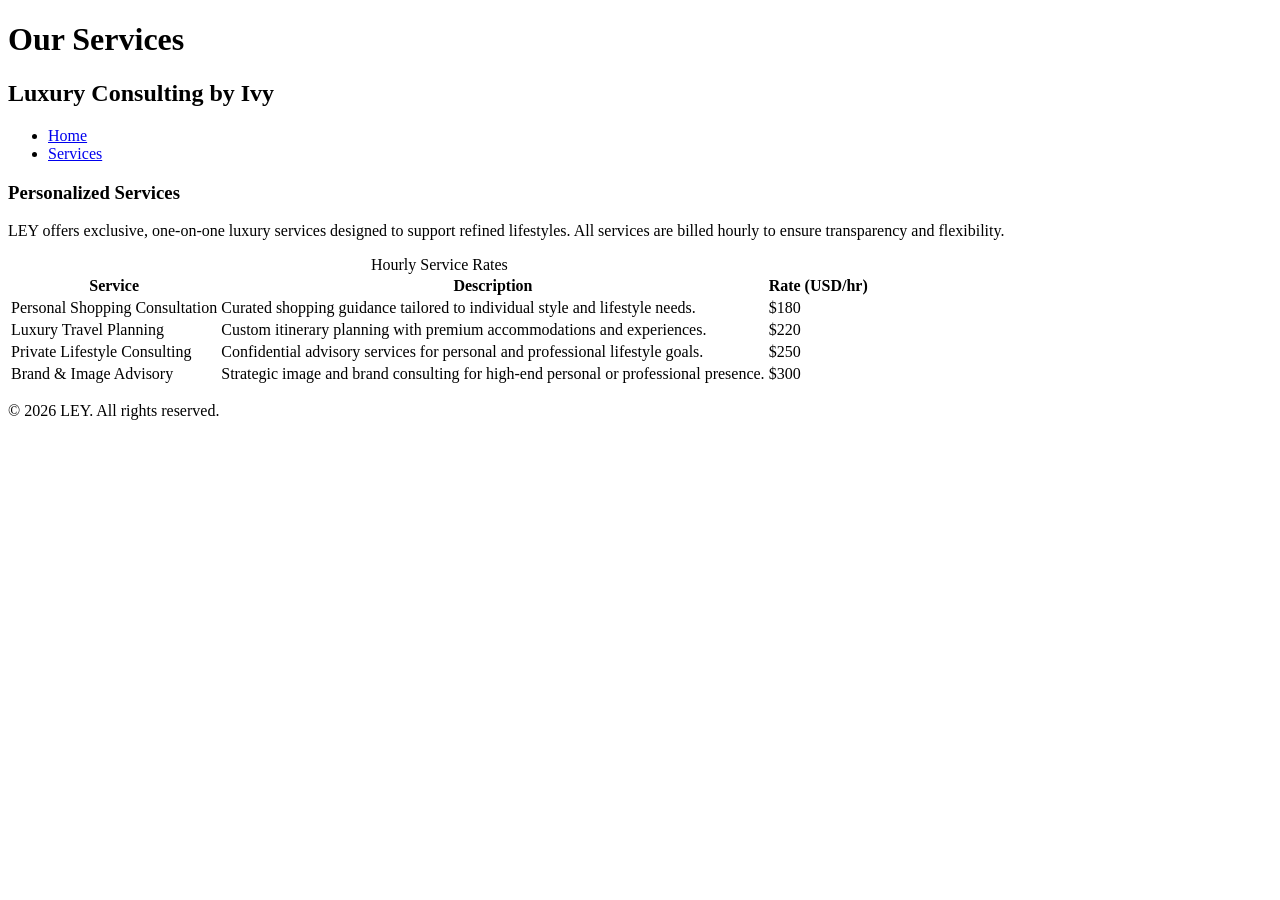
==== services.html @ 829daad3 "Add files via upload Initial site upload" ====
<!DOCTYPE html>
<html lang="en">

<head>
    <meta charset="UTF-8">
    <title>LEY | Services & Pricing</title>
    <meta name="viewport" content="width=device-width, initial-scale=1.0">

    <!-- External CSS -->
    <link rel="stylesheet" href="css/style.css">
</head>

<body>

    <header class="banner services-banner">
        <div class="banner-text">
            <h1>Our Services</h1>
            <h2>Luxury Consulting by Ivy</h2>
        </div>
    </header>

    <nav>
        <ul class="nav-list">
            <li><a href="index.html">Home</a></li>
            <li><a href="services.html">Services</a></li>
        </ul>
    </nav>

    <main>
        <section class="services-intro">
            <h3>Personalized Services</h3>
            <p>
                LEY offers exclusive, one-on-one luxury services designed to support
                refined lifestyles. All services are billed hourly to ensure
                transparency and flexibility.
            </p>
        </section>

        <section class="pricing-section">
            <table class="pricing-table">
                <caption>Hourly Service Rates</caption>

                <thead>
                    <tr>
                        <th scope="col">Service</th>
                        <th scope="col">Description</th>
                        <th scope="col">Rate (USD/hr)</th>
                    </tr>
                </thead>

                <tbody>
                    <tr>
                        <td>Personal Shopping Consultation</td>
                        <td>Curated shopping guidance tailored to individual style and lifestyle needs.</td>
                        <td>$180</td>
                    </tr>
                    <tr>
                        <td>Luxury Travel Planning</td>
                        <td>Custom itinerary planning with premium accommodations and experiences.</td>
                        <td>$220</td>
                    </tr>
                    <tr>
                        <td>Private Lifestyle Consulting</td>
                        <td>Confidential advisory services for personal and professional lifestyle goals.</td>
                        <td>$250</td>
                    </tr>
                    <tr>
                        <td>Brand & Image Advisory</td>
                        <td>Strategic image and brand consulting for high-end personal or professional presence.</td>
                        <td>$300</td>
                    </tr>
                </tbody>
            </table>
        </section>
    </main>

    <footer>
        <p>&copy; 2026 LEY. All rights reserved.</p>
    </footer>

</body>

</html>
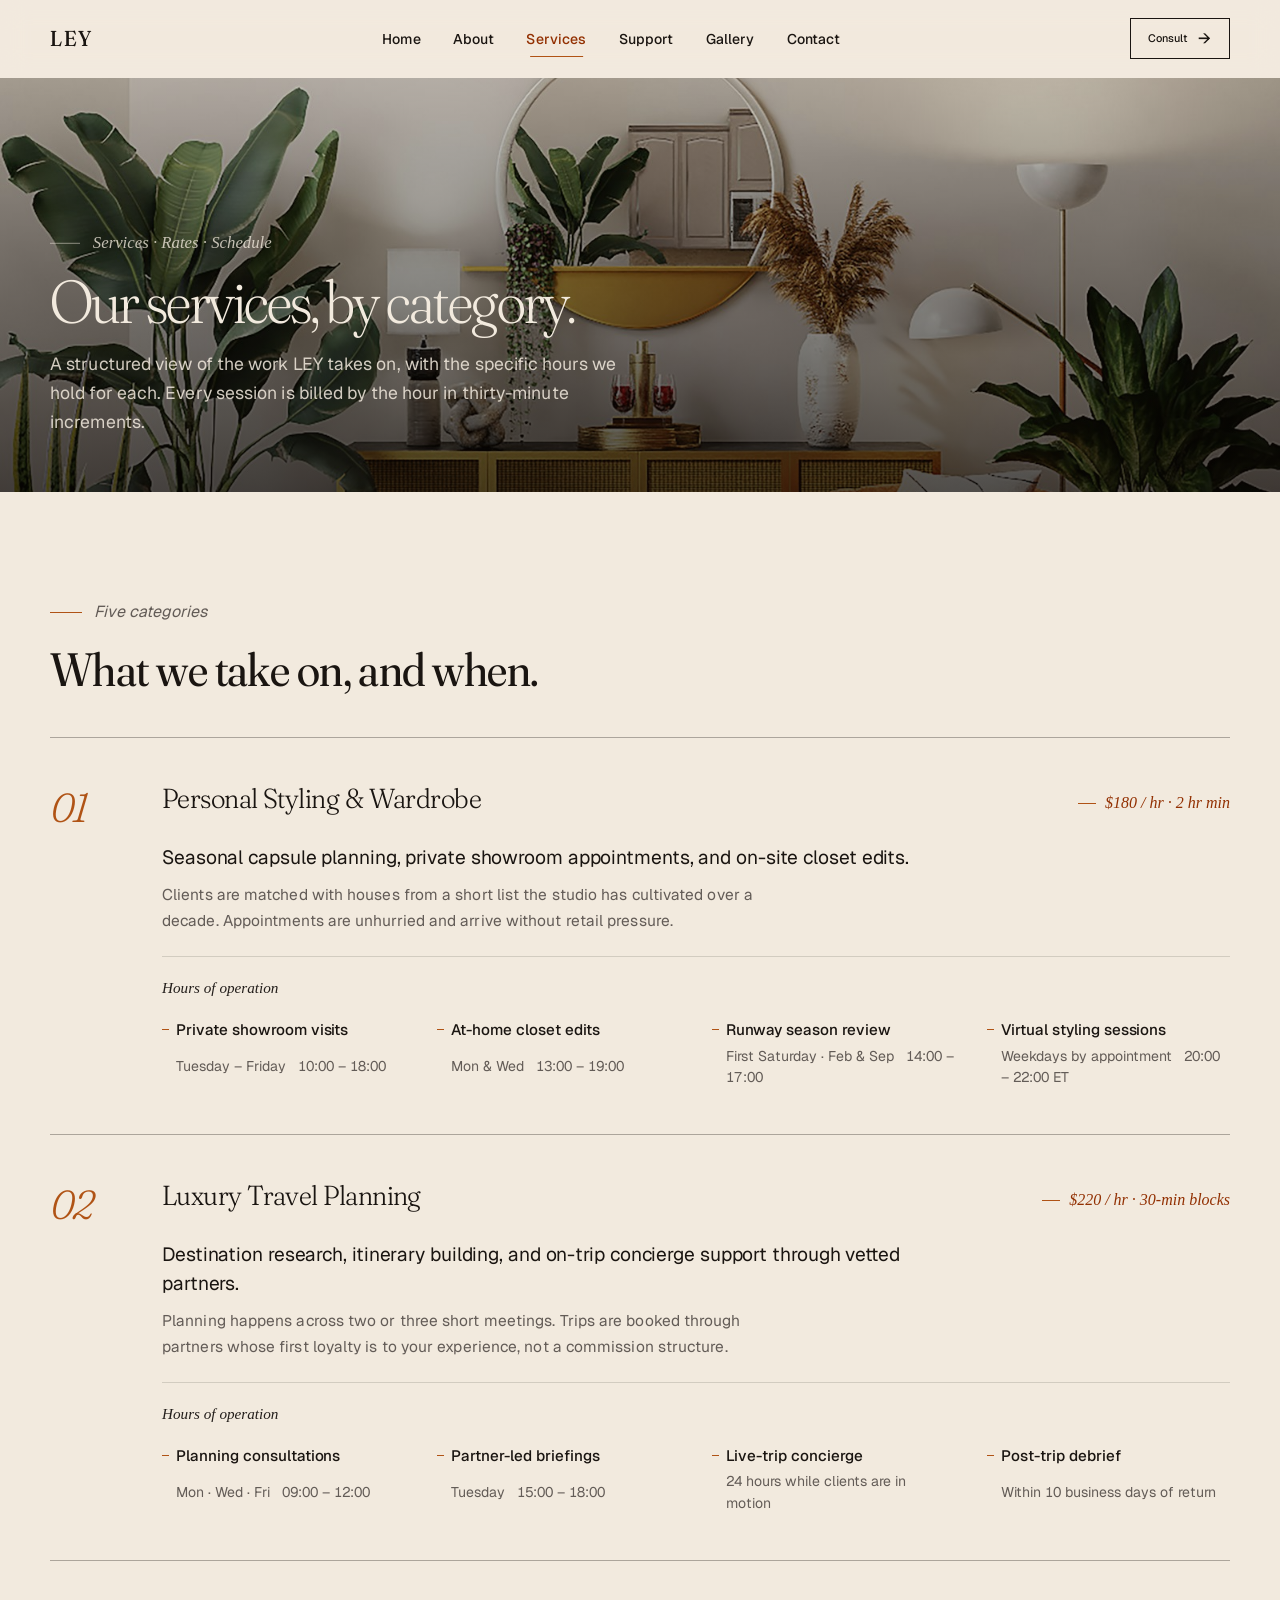
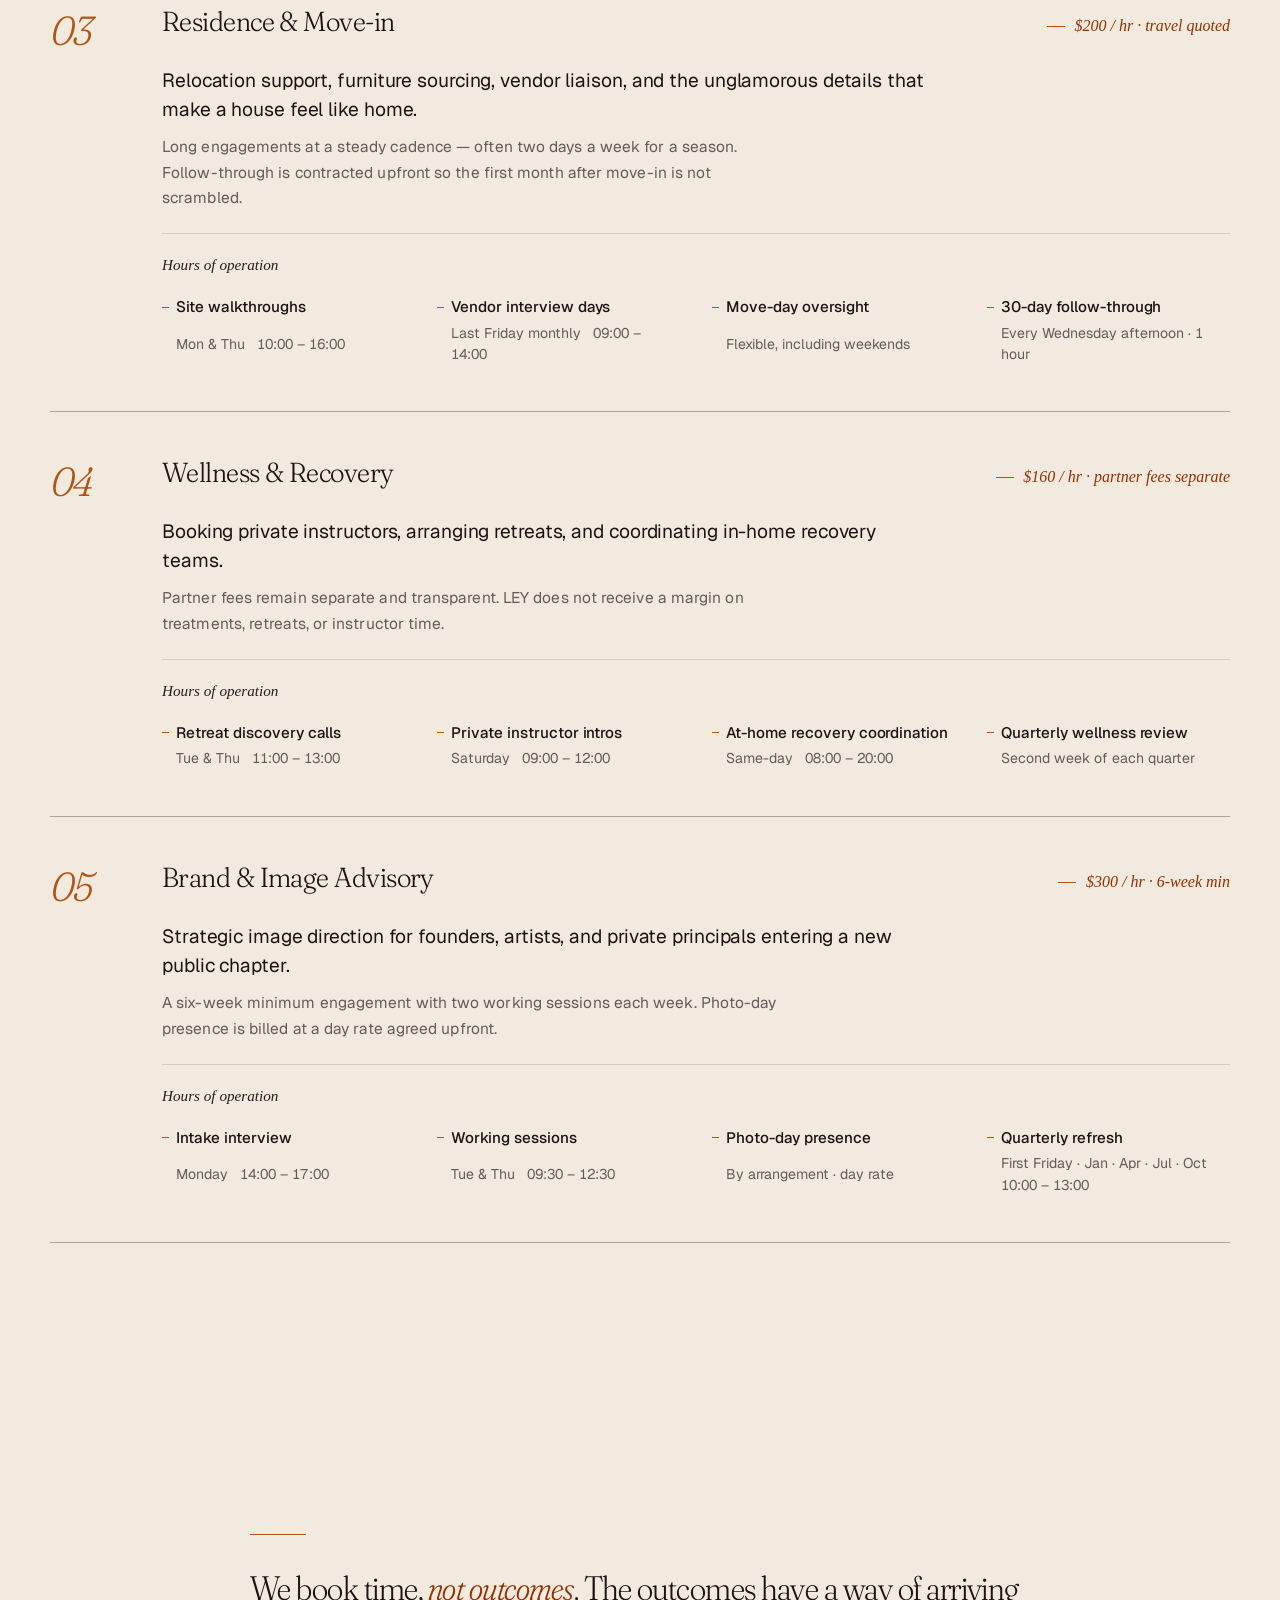
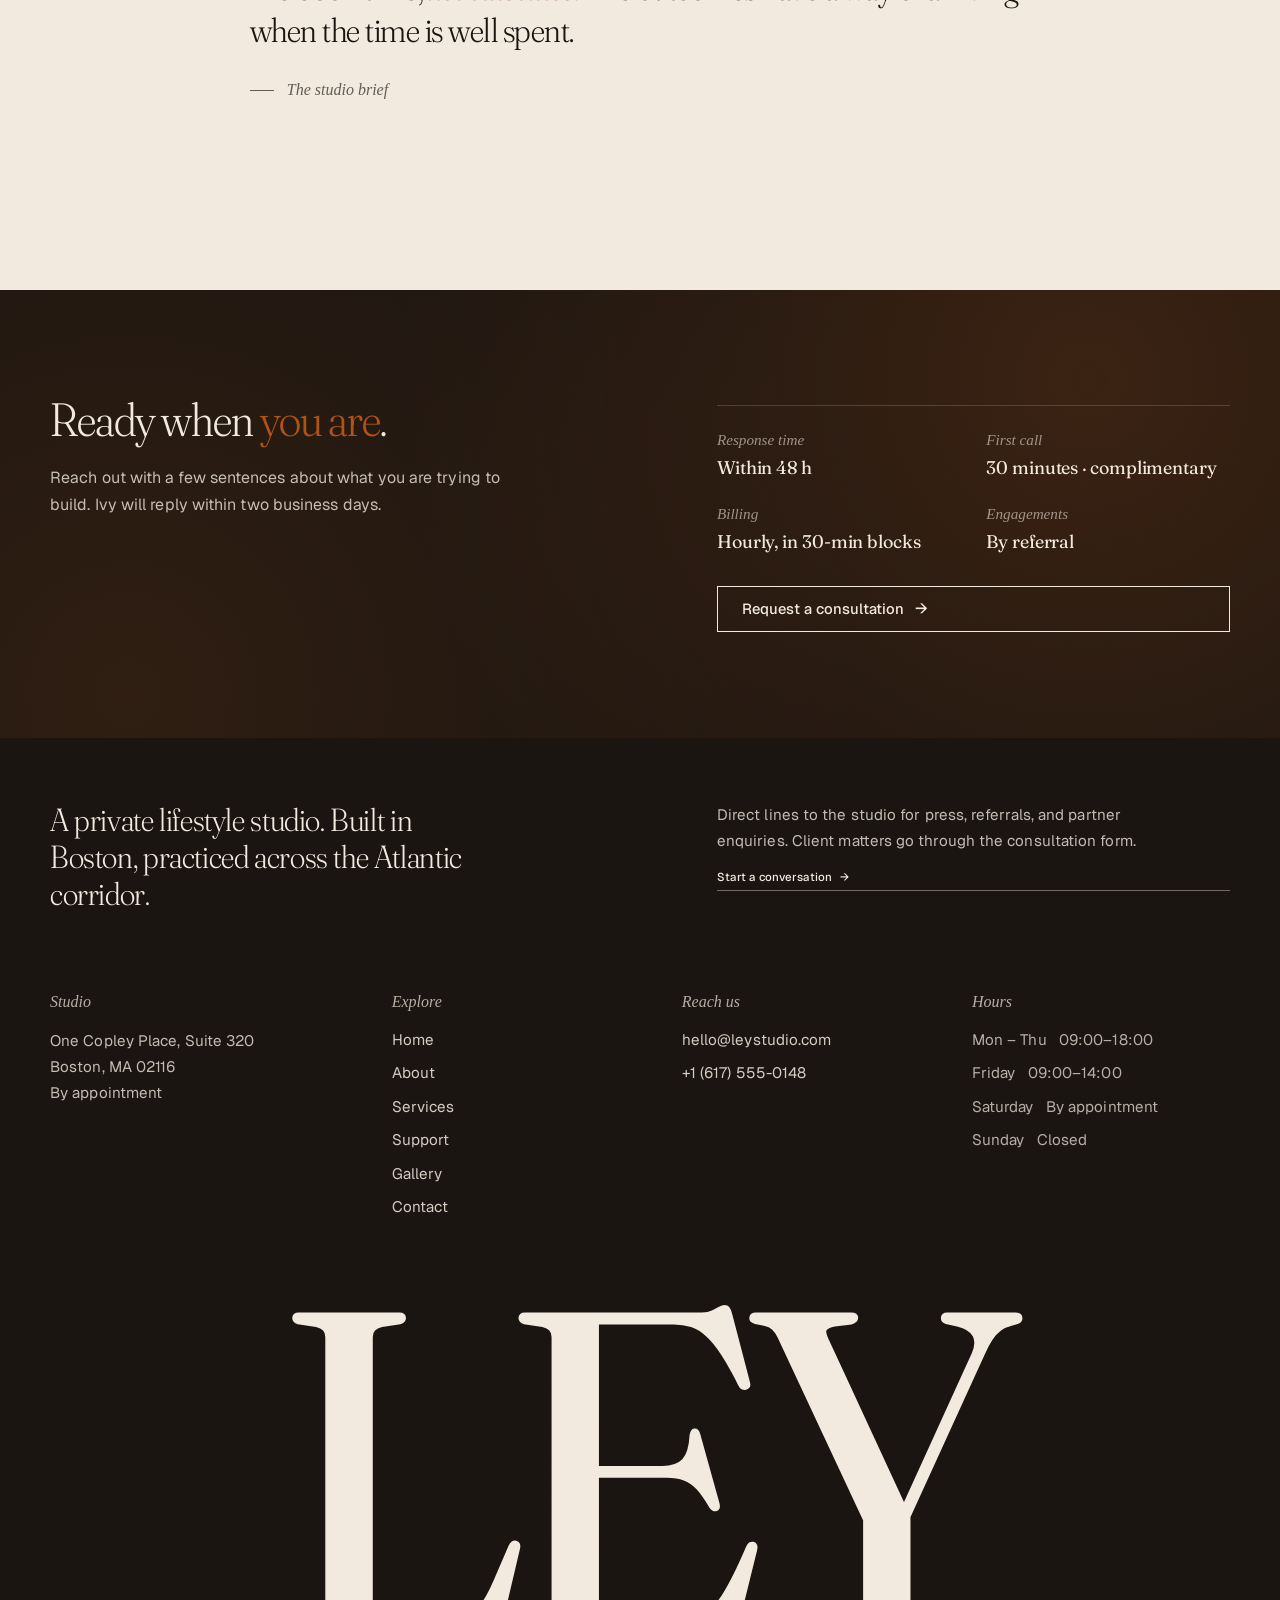
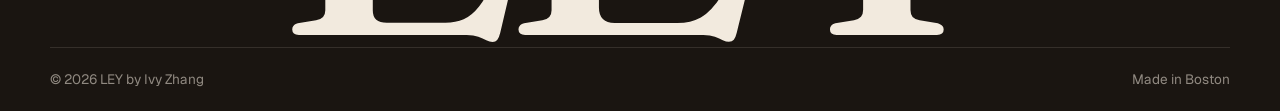
==== commit c8d2ec4d: "Publish LEY Signature Assignment site - 6 HTML5 pages (index, about, services, support, gallery, con" ====
--- a/services.html
+++ b/services.html
@@ -1,83 +1,432 @@
-<!DOCTYPE html>
+<!doctype html>
 <html lang="en">
-
-<head>
-    <meta charset="UTF-8">
-    <title>LEY | Services & Pricing</title>
-    <meta name="viewport" content="width=device-width, initial-scale=1.0">
-
-    <!-- External CSS -->
-    <link rel="stylesheet" href="css/style.css">
-</head>
-
-<body>
-
-    <header class="banner services-banner">
-        <div class="banner-text">
-            <h1>Our Services</h1>
-            <h2>Luxury Consulting by Ivy</h2>
-        </div>
+  <head>
+    <meta charset="UTF-8" />
+    <meta name="viewport" content="width=device-width, initial-scale=1.0" />
+    <meta
+      name="description"
+      content="LEY's services by category with transparent hourly rates and exact scheduling windows for private styling, travel, residence, wellness, and brand advisory."
+    />
+    <meta name="theme-color" content="#1c1b1b" />
+    <title>Services &amp; Rates — LEY</title>
+    <link rel="icon" type="image/svg+xml" href="images/favicon.svg" />
+    <link rel="preconnect" href="https://fonts.googleapis.com" />
+    <link rel="preconnect" href="https://fonts.gstatic.com" crossorigin />
+    <link
+      href="https://fonts.googleapis.com/css2?family=Fraunces:ital,opsz,wght,SOFT@0,9..144,300..600,30..100;1,9..144,300..600,30..100&family=Geist:wght@300;400;500;600&family=Geist+Mono:wght@400;500&display=swap"
+      rel="stylesheet"
+    />
+    <link rel="stylesheet" href="css/style.css" />
+    <link rel="stylesheet" href="css/responsive.css" />
+  </head>
+  <body>
+    <a class="skip-link" href="#main">Skip to content</a>
+
+    <header class="site-header" role="banner">
+      <div class="container site-header__inner">
+        <a class="brand" href="index.html" aria-label="LEY — home">LEY</a>
+        <nav class="site-nav" id="siteNav" aria-label="Primary">
+          <ul>
+            <li><a href="index.html">Home</a></li>
+            <li><a href="about.html">About</a></li>
+            <li><a href="services.html">Services</a></li>
+            <li><a href="support.html">Support</a></li>
+            <li><a href="gallery.html">Gallery</a></li>
+            <li><a href="contact.html">Contact</a></li>
+          </ul>
+        </nav>
+        <div class="site-header__cta">
+          <a class="btn btn--ghost btn--sm" href="contact.html" data-magnetic
+            >Consult</a
+          >
+          <button
+            class="nav-toggle"
+            type="button"
+            aria-expanded="false"
+            aria-controls="siteNav"
+            aria-label="Toggle navigation"
+          >
+            <span class="nav-toggle__bars"></span>
+          </button>
+        </div>
+      </div>
     </header>
 
-    <nav>
-        <ul class="nav-list">
-            <li><a href="index.html">Home</a></li>
-            <li><a href="services.html">Services</a></li>
-        </ul>
-    </nav>
-
-    <main>
-        <section class="services-intro">
-            <h3>Personalized Services</h3>
+    <section class="page-header" aria-labelledby="page-title">
+      <div class="page-header__media">
+        <img
+          src="images/photo/services-marble.jpg"
+          alt="A warm-lit study of marble, a surface we return to in client spaces."
+        />
+      </div>
+      <div class="page-header__inner">
+        <p class="page-header__eyebrow">Services · Rates · Schedule</p>
+        <h1 id="page-title" class="page-header__title">
+          Our services, by category.
+        </h1>
+        <p class="page-header__lede">
+          A structured view of the work LEY takes on, with the specific hours we
+          hold for each. Every session is billed by the hour in thirty-minute
+          increments.
+        </p>
+      </div>
+    </section>
+
+    <main id="main">
+      <section class="section">
+        <div class="container">
+          <div class="section-head section-head--tight" data-reveal>
+            <p class="eyebrow section-head__eyebrow">Five categories</p>
+            <h2>What we take on, and when.</h2>
+          </div>
+
+          <ol class="service-list">
+            <li data-reveal>
+              <span class="service-list__number" aria-hidden="true"></span>
+              <div class="service-list__head">
+                <h3>Personal Styling &amp; Wardrobe</h3>
+                <span class="service-list__rate">$180 / hr · 2 hr min</span>
+              </div>
+              <div class="service-list__body">
+                <p class="service-list__tagline">
+                  Seasonal capsule planning, private showroom appointments, and
+                  on-site closet edits.
+                </p>
+                <p class="service-list__description">
+                  Clients are matched with houses from a short list the studio
+                  has cultivated over a decade. Appointments are unhurried and
+                  arrive without retail pressure.
+                </p>
+              </div>
+              <ul
+                class="service-list__hours"
+                aria-label="Hours of operation for Personal Styling"
+              >
+                <li class="service-list__hours-label" aria-hidden="true">
+                  Hours of operation
+                </li>
+                <li>
+                  <strong>Private showroom visits</strong
+                  ><time datetime="2026-W17"
+                    >Tuesday – Friday &nbsp; 10:00 – 18:00</time
+                  >
+                </li>
+                <li>
+                  <strong>At-home closet edits</strong
+                  ><time>Mon &amp; Wed &nbsp; 13:00 – 19:00</time>
+                </li>
+                <li>
+                  <strong>Runway season review</strong
+                  ><time
+                    >First Saturday · Feb &amp; Sep &nbsp; 14:00 – 17:00</time
+                  >
+                </li>
+                <li>
+                  <strong>Virtual styling sessions</strong
+                  ><time>Weekdays by appointment &nbsp; 20:00 – 22:00 ET</time>
+                </li>
+              </ul>
+            </li>
+
+            <li data-reveal>
+              <span class="service-list__number" aria-hidden="true"></span>
+              <div class="service-list__head">
+                <h3>Luxury Travel Planning</h3>
+                <span class="service-list__rate"
+                  >$220 / hr · 30-min blocks</span
+                >
+              </div>
+              <div class="service-list__body">
+                <p class="service-list__tagline">
+                  Destination research, itinerary building, and on-trip
+                  concierge support through vetted partners.
+                </p>
+                <p class="service-list__description">
+                  Planning happens across two or three short meetings. Trips are
+                  booked through partners whose first loyalty is to your
+                  experience, not a commission structure.
+                </p>
+              </div>
+              <ul
+                class="service-list__hours"
+                aria-label="Hours of operation for Luxury Travel"
+              >
+                <li class="service-list__hours-label" aria-hidden="true">
+                  Hours of operation
+                </li>
+                <li>
+                  <strong>Planning consultations</strong
+                  ><time>Mon · Wed · Fri &nbsp; 09:00 – 12:00</time>
+                </li>
+                <li>
+                  <strong>Partner-led briefings</strong
+                  ><time>Tuesday &nbsp; 15:00 – 18:00</time>
+                </li>
+                <li>
+                  <strong>Live-trip concierge</strong
+                  ><time>24 hours while clients are in motion</time>
+                </li>
+                <li>
+                  <strong>Post-trip debrief</strong
+                  ><time>Within 10 business days of return</time>
+                </li>
+              </ul>
+            </li>
+
+            <li data-reveal>
+              <span class="service-list__number" aria-hidden="true"></span>
+              <div class="service-list__head">
+                <h3>Residence &amp; Move-in</h3>
+                <span class="service-list__rate"
+                  >$200 / hr · travel quoted</span
+                >
+              </div>
+              <div class="service-list__body">
+                <p class="service-list__tagline">
+                  Relocation support, furniture sourcing, vendor liaison, and
+                  the unglamorous details that make a house feel like home.
+                </p>
+                <p class="service-list__description">
+                  Long engagements at a steady cadence — often two days a week
+                  for a season. Follow-through is contracted upfront so the
+                  first month after move-in is not scrambled.
+                </p>
+              </div>
+              <ul
+                class="service-list__hours"
+                aria-label="Hours of operation for Residence and Move-in"
+              >
+                <li class="service-list__hours-label" aria-hidden="true">
+                  Hours of operation
+                </li>
+                <li>
+                  <strong>Site walkthroughs</strong
+                  ><time>Mon &amp; Thu &nbsp; 10:00 – 16:00</time>
+                </li>
+                <li>
+                  <strong>Vendor interview days</strong
+                  ><time>Last Friday monthly &nbsp; 09:00 – 14:00</time>
+                </li>
+                <li>
+                  <strong>Move-day oversight</strong
+                  ><time>Flexible, including weekends</time>
+                </li>
+                <li>
+                  <strong>30-day follow-through</strong
+                  ><time>Every Wednesday afternoon · 1 hour</time>
+                </li>
+              </ul>
+            </li>
+
+            <li data-reveal>
+              <span class="service-list__number" aria-hidden="true"></span>
+              <div class="service-list__head">
+                <h3>Wellness &amp; Recovery</h3>
+                <span class="service-list__rate"
+                  >$160 / hr · partner fees separate</span
+                >
+              </div>
+              <div class="service-list__body">
+                <p class="service-list__tagline">
+                  Booking private instructors, arranging retreats, and
+                  coordinating in-home recovery teams.
+                </p>
+                <p class="service-list__description">
+                  Partner fees remain separate and transparent. LEY does not
+                  receive a margin on treatments, retreats, or instructor time.
+                </p>
+              </div>
+              <ul
+                class="service-list__hours"
+                aria-label="Hours of operation for Wellness"
+              >
+                <li class="service-list__hours-label" aria-hidden="true">
+                  Hours of operation
+                </li>
+                <li>
+                  <strong>Retreat discovery calls</strong
+                  ><time>Tue &amp; Thu &nbsp; 11:00 – 13:00</time>
+                </li>
+                <li>
+                  <strong>Private instructor intros</strong
+                  ><time>Saturday &nbsp; 09:00 – 12:00</time>
+                </li>
+                <li>
+                  <strong>At-home recovery coordination</strong
+                  ><time>Same-day &nbsp; 08:00 – 20:00</time>
+                </li>
+                <li>
+                  <strong>Quarterly wellness review</strong
+                  ><time>Second week of each quarter</time>
+                </li>
+              </ul>
+            </li>
+
+            <li data-reveal>
+              <span class="service-list__number" aria-hidden="true"></span>
+              <div class="service-list__head">
+                <h3>Brand &amp; Image Advisory</h3>
+                <span class="service-list__rate">$300 / hr · 6-week min</span>
+              </div>
+              <div class="service-list__body">
+                <p class="service-list__tagline">
+                  Strategic image direction for founders, artists, and private
+                  principals entering a new public chapter.
+                </p>
+                <p class="service-list__description">
+                  A six-week minimum engagement with two working sessions each
+                  week. Photo-day presence is billed at a day rate agreed
+                  upfront.
+                </p>
+              </div>
+              <ul
+                class="service-list__hours"
+                aria-label="Hours of operation for Brand and Image"
+              >
+                <li class="service-list__hours-label" aria-hidden="true">
+                  Hours of operation
+                </li>
+                <li>
+                  <strong>Intake interview</strong
+                  ><time>Monday &nbsp; 14:00 – 17:00</time>
+                </li>
+                <li>
+                  <strong>Working sessions</strong
+                  ><time>Tue &amp; Thu &nbsp; 09:30 – 12:30</time>
+                </li>
+                <li>
+                  <strong>Photo-day presence</strong
+                  ><time>By arrangement · day rate</time>
+                </li>
+                <li>
+                  <strong>Quarterly refresh</strong
+                  ><time
+                    >First Friday · Jan · Apr · Jul · Oct &nbsp; 10:00 –
+                    13:00</time
+                  >
+                </li>
+              </ul>
+            </li>
+          </ol>
+        </div>
+      </section>
+
+      <section class="section">
+        <div class="container-narrow">
+          <div class="pullquote" data-reveal>
+            <blockquote>
+              We book time, <em>not outcomes</em>. The outcomes have a way of
+              arriving when the time is well spent.
+            </blockquote>
+            <cite>The studio brief</cite>
+          </div>
+        </div>
+      </section>
+
+      <section class="cta-band">
+        <div class="container cta-band__inner" data-reveal>
+          <div>
+            <h2 class="cta-band__title">Ready when <em>you are</em>.</h2>
+            <p class="cta-band__lede">
+              Reach out with a few sentences about what you are trying to build.
+              Ivy will reply within two business days.
+            </p>
+          </div>
+          <div class="cta-band__right">
+            <dl class="cta-band__facts">
+              <div>
+                <dt>Response time</dt>
+                <dd>Within 48 h</dd>
+              </div>
+              <div>
+                <dt>First call</dt>
+                <dd>30 minutes · complimentary</dd>
+              </div>
+              <div>
+                <dt>Billing</dt>
+                <dd>Hourly, in 30-min blocks</dd>
+              </div>
+              <div>
+                <dt>Engagements</dt>
+                <dd>By referral</dd>
+              </div>
+            </dl>
+            <a
+              class="btn btn--on-dark cta-band__cta"
+              href="contact.html"
+              data-magnetic
+              >Request a consultation</a
+            >
+          </div>
+        </div>
+      </section>
+    </main>
+
+    <footer class="site-footer" role="contentinfo">
+      <div class="container">
+        <div class="site-footer__top">
+          <p class="site-footer__lede">
+            A private lifestyle studio. Built in Boston, practiced across the
+            Atlantic corridor.
+          </p>
+          <div class="site-footer__hello">
             <p>
-                LEY offers exclusive, one-on-one luxury services designed to support
-                refined lifestyles. All services are billed hourly to ensure
-                transparency and flexibility.
+              Direct lines to the studio for press, referrals, and partner
+              enquiries. Client matters go through the consultation form.
             </p>
-        </section>
-
-        <section class="pricing-section">
-            <table class="pricing-table">
-                <caption>Hourly Service Rates</caption>
-
-                <thead>
-                    <tr>
-                        <th scope="col">Service</th>
-                        <th scope="col">Description</th>
-                        <th scope="col">Rate (USD/hr)</th>
-                    </tr>
-                </thead>
-
-                <tbody>
-                    <tr>
-                        <td>Personal Shopping Consultation</td>
-                        <td>Curated shopping guidance tailored to individual style and lifestyle needs.</td>
-                        <td>$180</td>
-                    </tr>
-                    <tr>
-                        <td>Luxury Travel Planning</td>
-                        <td>Custom itinerary planning with premium accommodations and experiences.</td>
-                        <td>$220</td>
-                    </tr>
-                    <tr>
-                        <td>Private Lifestyle Consulting</td>
-                        <td>Confidential advisory services for personal and professional lifestyle goals.</td>
-                        <td>$250</td>
-                    </tr>
-                    <tr>
-                        <td>Brand & Image Advisory</td>
-                        <td>Strategic image and brand consulting for high-end personal or professional presence.</td>
-                        <td>$300</td>
-                    </tr>
-                </tbody>
-            </table>
-        </section>
-    </main>
-
-    <footer>
-        <p>&copy; 2026 LEY. All rights reserved.</p>
+            <a class="link-arrow" href="contact.html">Start a conversation</a>
+          </div>
+        </div>
+        <div class="site-footer__grid">
+          <div class="site-footer__about">
+            <h4>Studio</h4>
+            <address>
+              One Copley Place, Suite 320<br />Boston, MA 02116<br />By
+              appointment
+            </address>
+          </div>
+          <div>
+            <h4>Explore</h4>
+            <ul>
+              <li><a href="index.html">Home</a></li>
+              <li><a href="about.html">About</a></li>
+              <li><a href="services.html">Services</a></li>
+              <li><a href="support.html">Support</a></li>
+              <li><a href="gallery.html">Gallery</a></li>
+              <li><a href="contact.html">Contact</a></li>
+            </ul>
+          </div>
+          <div>
+            <h4>Reach us</h4>
+            <ul>
+              <li>
+                <a href="mailto:hello@leystudio.com">hello@leystudio.com</a>
+              </li>
+              <li><a href="tel:+16175550148">+1 (617) 555-0148</a></li>
+            </ul>
+          </div>
+          <div>
+            <h4>Hours</h4>
+            <ul>
+              <li>Mon – Thu &nbsp; 09:00–18:00</li>
+              <li>Friday &nbsp; 09:00–14:00</li>
+              <li>Saturday &nbsp; By appointment</li>
+              <li>Sunday &nbsp; Closed</li>
+            </ul>
+          </div>
+        </div>
+      </div>
+      <div class="site-footer__wordmark" aria-hidden="true">
+        <span>LEY</span>
+      </div>
+      <div class="container">
+        <div class="site-footer__bottom">
+          <span>&copy; <span id="footerYear">2026</span> LEY by Ivy Zhang</span>
+          <span>Made in Boston</span>
+        </div>
+      </div>
     </footer>
 
-</body>
-
-</html>+    <script src="js/nav.js"></script>
+  </body>
+</html>
--- a/css/style.css
+++ b/css/style.css
@@ -0,0 +1,2044 @@
+/* =====================================================================
+   LEY | Luxury Services by Ivy
+   Core stylesheet. Responsive overrides live in css/responsive.css.
+   ---------------------------------------------------------------------
+   Design direction: quiet editorial luxury. References: Aman, Aesop,
+   The Row, The Hoxton, Le Labo. Warm ivory paper, espresso ink, a
+   single sienna accent, refined serif/sans pairing.
+
+   Type stack:
+     Display   Fraunces (var opsz + SOFT axes)
+     Body      Geist (Vercel, OFL)
+     Label     Geist Mono (eyebrows, tabular numerals)
+     Italic    Instrument Serif (quotes, captions)
+
+   Token system uses OKLCH for perceptual uniformity.
+   ===================================================================== */
+
+/* ---------------------------------------------------------------------
+   1. Tokens
+   --------------------------------------------------------------------- */
+:root {
+  /* palette */
+  --ink: oklch(20% 0.012 60);
+  --ink-soft: oklch(28% 0.012 60);
+  --text: oklch(24% 0.01 60);
+  --text-muted: oklch(48% 0.012 60);
+  --paper: oklch(94% 0.018 80);
+  --cream: oklch(89% 0.028 80);
+  --marble: oklch(87% 0.012 70);
+  --line: oklch(20% 0.012 60 / 0.14);
+  --line-strong: oklch(20% 0.012 60 / 0.32);
+  --accent: oklch(55% 0.14 48);
+  --accent-deep: oklch(45% 0.14 40);
+  --accent-soft: oklch(55% 0.14 48 / 0.14);
+  --success: oklch(50% 0.11 155);
+  --danger: oklch(54% 0.2 28);
+
+  /* type */
+  --f-display: "Fraunces", "Times New Roman", serif;
+  --f-body:
+    "Geist", "Inter", -apple-system, BlinkMacSystemFont, Arial, sans-serif;
+  --f-mono: "Geist Mono", "SF Mono", ui-monospace, Menlo, monospace;
+  /* Label text (eyebrows, nav, buttons, h4). Same stack as body, but used
+     with additional letter-spacing and medium weight for editorial labels.
+     This keeps the site from over-relying on mono. */
+  --f-label:
+    "Geist", "Inter", -apple-system, BlinkMacSystemFont, Arial, sans-serif;
+  --f-italic: "Instrument Serif", "Cormorant Garamond", Georgia, serif;
+
+  --fs-display: clamp(3rem, 4.4vw + 1.2rem, 6.4rem);
+  --fs-h1: clamp(2.25rem, 2.2vw + 1rem, 3.6rem);
+  --fs-h2: clamp(1.65rem, 1.3vw + 1rem, 2.5rem);
+  --fs-h3: clamp(1.2rem, 0.5vw + 1rem, 1.4rem);
+  --fs-body: 1.0625rem;
+  --fs-small: 0.9rem;
+  --fs-label: 0.72rem;
+
+  --lh-display: 0.98;
+  --lh-heading: 1.12;
+  --lh-body: 1.62;
+
+  /* space */
+  --space-1: 0.5rem;
+  --space-2: 1rem;
+  --space-3: 1.75rem;
+  --space-4: 2.75rem;
+  --space-5: clamp(3.5rem, 5vw + 1rem, 6rem);
+  --space-6: clamp(5rem, 7vw + 1rem, 9rem);
+
+  /* rhythm */
+  --container: min(1180px, calc(100% - 3rem));
+  --container-narrow: min(780px, calc(100% - 3rem));
+  --container-wide: min(1380px, calc(100% - 3rem));
+
+  /* motion */
+  --ease-soft: cubic-bezier(0.2, 0.7, 0.2, 1);
+  --ease-out-quint: cubic-bezier(0.22, 1, 0.36, 1);
+  --ease-out-expo: cubic-bezier(0.19, 1, 0.22, 1);
+
+  --dur-fast: 160ms;
+  --dur-base: 280ms;
+  --dur-slow: 640ms;
+}
+
+/* ---------------------------------------------------------------------
+   2. Reset + base
+   --------------------------------------------------------------------- */
+*,
+*::before,
+*::after {
+  box-sizing: border-box;
+  margin: 0;
+  padding: 0;
+}
+
+html {
+  font-size: 16px;
+  scroll-behavior: smooth;
+  -webkit-text-size-adjust: 100%;
+  color-scheme: light;
+}
+
+body {
+  font-family: var(--f-body);
+  font-size: var(--fs-body);
+  line-height: var(--lh-body);
+  color: var(--text);
+  background-color: var(--paper);
+  font-feature-settings: "ss01", "cv11", "liga";
+  letter-spacing: 0.005em;
+  min-height: 100vh;
+  display: flex;
+  flex-direction: column;
+  -webkit-font-smoothing: antialiased;
+  text-rendering: optimizeLegibility;
+  overflow-x: hidden;
+}
+
+main {
+  flex: 1 0 auto;
+}
+
+h1,
+h2,
+h3,
+h4 {
+  font-family: var(--f-display);
+  font-weight: 400;
+  color: var(--ink);
+  line-height: var(--lh-heading);
+  letter-spacing: -0.012em;
+  text-wrap: balance;
+  font-variation-settings:
+    "opsz" 100,
+    "SOFT" 30;
+}
+
+h1 {
+  font-size: var(--fs-h1);
+  font-variation-settings:
+    "opsz" 144,
+    "SOFT" 50;
+}
+h2 {
+  font-size: var(--fs-h2);
+  font-variation-settings:
+    "opsz" 96,
+    "SOFT" 40;
+}
+h3 {
+  font-size: var(--fs-h3);
+  font-variation-settings:
+    "opsz" 24,
+    "SOFT" 20;
+}
+h4 {
+  font-size: 1.05rem;
+  font-variation-settings:
+    "opsz" 18,
+    "SOFT" 20;
+  letter-spacing: -0.006em;
+}
+
+p {
+  color: var(--text);
+  max-width: 62ch;
+}
+
+a {
+  color: var(--ink);
+  text-decoration: none;
+  transition: color var(--dur-fast) var(--ease-soft);
+}
+
+img,
+picture,
+svg,
+video {
+  display: block;
+  max-width: 100%;
+  height: auto;
+}
+
+button {
+  font: inherit;
+  cursor: pointer;
+  border: none;
+  background: transparent;
+  color: inherit;
+}
+
+::selection {
+  background-color: var(--ink);
+  color: var(--paper);
+}
+
+:focus-visible {
+  outline: 2px solid var(--accent);
+  outline-offset: 3px;
+}
+
+.skip-link {
+  position: absolute;
+  left: -9999px;
+  top: 0;
+  background: var(--ink);
+  color: var(--paper);
+  padding: 0.7rem 1.1rem;
+  z-index: 200;
+  font-family: var(--f-body);
+  font-size: 0.9rem;
+  letter-spacing: 0;
+}
+.skip-link:focus {
+  left: 1rem;
+  top: 1rem;
+}
+
+.sr-only {
+  position: absolute !important;
+  width: 1px;
+  height: 1px;
+  padding: 0;
+  margin: -1px;
+  overflow: hidden;
+  clip: rect(0, 0, 0, 0);
+  white-space: nowrap;
+  border: 0;
+}
+
+/* ---------------------------------------------------------------------
+   3. Layout helpers
+   --------------------------------------------------------------------- */
+.container {
+  width: var(--container);
+  margin-inline: auto;
+}
+.container-narrow {
+  width: var(--container-narrow);
+  margin-inline: auto;
+}
+.container-wide {
+  width: var(--container-wide);
+  margin-inline: auto;
+}
+
+.section {
+  padding-block: var(--space-6);
+}
+.section-sm {
+  padding-block: var(--space-5);
+}
+.section-edge {
+  padding-block: var(--space-4) var(--space-6);
+}
+
+/* ---------------------------------------------------------------------
+   4. Typography utilities
+   --------------------------------------------------------------------- */
+.eyebrow {
+  font-family: var(--f-italic);
+  font-style: italic;
+  font-size: 1.02rem;
+  font-weight: 400;
+  letter-spacing: 0;
+  color: var(--ink-soft);
+  display: inline-flex;
+  align-items: baseline;
+  gap: 0.75rem;
+  line-height: 1;
+}
+
+.eyebrow::before {
+  content: "";
+  width: 32px;
+  height: 1px;
+  background: var(--accent);
+  transform: translateY(-0.25em);
+}
+
+.eyebrow--plain::before {
+  display: none;
+}
+
+.hairline {
+  display: block;
+  width: 1px;
+  height: 44px;
+  background: var(--line-strong);
+  margin-block: var(--space-2);
+}
+
+.hairline-h {
+  display: block;
+  width: 56px;
+  height: 1px;
+  background: var(--accent);
+  margin-block: var(--space-2);
+}
+
+.display {
+  font-size: var(--fs-display);
+  font-family: var(--f-display);
+  font-variation-settings:
+    "opsz" 144,
+    "SOFT" 60;
+  line-height: var(--lh-display);
+  font-weight: 300;
+  letter-spacing: -0.025em;
+  text-wrap: balance;
+}
+
+.italic-serif {
+  font-family: var(--f-italic);
+  font-style: italic;
+  letter-spacing: -0.005em;
+}
+
+.mono {
+  font-family: var(--f-label);
+  font-feature-settings: "tnum", "cv01";
+}
+
+/* ---------------------------------------------------------------------
+   5. Header + primary nav
+   --------------------------------------------------------------------- */
+.site-header {
+  position: sticky;
+  top: 0;
+  z-index: 50;
+  background: oklch(from var(--paper) l c h / 0.82);
+  backdrop-filter: saturate(140%) blur(14px);
+  -webkit-backdrop-filter: saturate(140%) blur(14px);
+  border-bottom: 1px solid transparent;
+  transition:
+    background var(--dur-base) var(--ease-soft),
+    border-color var(--dur-base) var(--ease-soft),
+    padding var(--dur-base) var(--ease-soft);
+}
+
+.site-header.is-scrolled {
+  background: oklch(from var(--paper) l c h / 0.95);
+  border-bottom-color: var(--line);
+}
+
+.site-header__inner {
+  display: grid;
+  grid-template-columns: auto 1fr auto;
+  align-items: center;
+  gap: 1.5rem;
+  padding-block: 1.15rem;
+  transition: padding var(--dur-base) var(--ease-soft);
+}
+
+.is-scrolled .site-header__inner {
+  padding-block: 0.85rem;
+}
+
+.brand {
+  display: inline-flex;
+  align-items: baseline;
+  gap: 0.6rem;
+  color: var(--ink);
+  font-family: var(--f-display);
+  font-variation-settings:
+    "opsz" 144,
+    "SOFT" 60;
+  font-size: 1.35rem;
+  font-weight: 500;
+  letter-spacing: 0.08em;
+  line-height: 1;
+}
+
+.brand sup {
+  font-family: var(--f-italic);
+  font-style: italic;
+  font-size: 0.72rem;
+  font-weight: 400;
+  letter-spacing: 0;
+  color: var(--text-muted);
+  position: relative;
+  top: -0.8em;
+}
+
+.brand:hover {
+  color: var(--accent-deep);
+}
+
+.site-nav {
+  justify-self: center;
+}
+
+.site-nav ul {
+  display: flex;
+  list-style: none;
+  gap: 2rem;
+}
+
+.site-nav a {
+  font-family: var(--f-label);
+  font-size: 0.88rem;
+  font-weight: 500;
+  letter-spacing: 0.01em;
+  color: var(--ink);
+  padding-block: 0.6rem;
+  position: relative;
+  transition: color var(--dur-fast) var(--ease-soft);
+}
+
+.site-nav a::after {
+  content: "";
+  position: absolute;
+  left: 50%;
+  bottom: 0;
+  transform: translate(-50%, 0) scaleX(0);
+  transform-origin: center;
+  width: calc(100% - 0.4rem);
+  height: 1px;
+  background: var(--accent);
+  transition: transform var(--dur-base) var(--ease-out-quint);
+}
+
+.site-nav a:hover,
+.site-nav a.is-active {
+  color: var(--accent-deep);
+}
+
+.site-nav a:hover::after,
+.site-nav a:focus-visible::after,
+.site-nav a.is-active::after {
+  transform: translate(-50%, 0) scaleX(1);
+}
+
+.site-header__cta {
+  justify-self: end;
+  display: flex;
+  align-items: center;
+  gap: 1rem;
+}
+
+.nav-toggle {
+  display: none;
+  width: 44px;
+  height: 44px;
+  align-items: center;
+  justify-content: center;
+  color: var(--ink);
+}
+
+.nav-toggle__bars {
+  position: relative;
+  width: 22px;
+  height: 10px;
+}
+.nav-toggle__bars::before,
+.nav-toggle__bars::after {
+  content: "";
+  position: absolute;
+  left: 0;
+  width: 100%;
+  height: 1.5px;
+  background: currentColor;
+  transition: transform var(--dur-base) var(--ease-out-quint);
+}
+.nav-toggle__bars::before {
+  top: 0;
+}
+.nav-toggle__bars::after {
+  bottom: 0;
+}
+.nav-toggle[aria-expanded="true"] .nav-toggle__bars::before {
+  transform: translateY(4px) rotate(45deg);
+}
+.nav-toggle[aria-expanded="true"] .nav-toggle__bars::after {
+  transform: translateY(-4px) rotate(-45deg);
+}
+
+/* ---------------------------------------------------------------------
+   6. Hero / banner
+   --------------------------------------------------------------------- */
+.hero {
+  position: relative;
+  min-height: min(760px, 100vh);
+  display: grid;
+  align-items: end;
+  color: var(--paper);
+  background: var(--ink);
+  overflow: hidden;
+  isolation: isolate;
+}
+
+.hero__media {
+  position: absolute;
+  inset: 0;
+  z-index: -1;
+  overflow: hidden;
+}
+
+.hero__media::after {
+  content: "";
+  position: absolute;
+  inset: 0;
+  background: linear-gradient(
+    180deg,
+    oklch(15% 0.012 60 / 0.25) 0%,
+    oklch(15% 0.012 60 / 0.35) 45%,
+    oklch(10% 0.012 60 / 0.75) 100%
+  );
+}
+
+.hero__media img {
+  width: 100%;
+  height: 100%;
+  object-fit: cover;
+  filter: saturate(0.92);
+  transition: transform 1.8s var(--ease-out-quint);
+  transform: scale(1.02);
+}
+
+.hero.is-ready .hero__media img {
+  transform: scale(1);
+}
+
+.hero__content {
+  width: var(--container);
+  margin-inline: auto;
+  padding-block: clamp(3rem, 8vh, 7rem);
+  display: grid;
+  gap: 1.4rem;
+  max-width: 900px;
+}
+
+.hero__eyebrow {
+  font-family: var(--f-italic);
+  font-style: italic;
+  font-size: 1.1rem;
+  letter-spacing: 0;
+  color: oklch(94% 0.018 80 / 0.78);
+  display: inline-flex;
+  align-items: baseline;
+  gap: 0.9rem;
+}
+
+.hero__eyebrow::before {
+  content: "";
+  width: 36px;
+  height: 1px;
+  background: oklch(94% 0.018 80 / 0.55);
+  transform: translateY(-0.25em);
+}
+
+.hero__title {
+  font-size: var(--fs-display);
+  font-family: var(--f-display);
+  font-variation-settings:
+    "opsz" 144,
+    "SOFT" 55;
+  line-height: 0.96;
+  font-weight: 300;
+  letter-spacing: -0.028em;
+  color: var(--paper);
+  text-wrap: balance;
+}
+
+.hero__title em {
+  font-style: italic;
+  font-variation-settings:
+    "opsz" 144,
+    "SOFT" 80;
+  font-weight: 300;
+  letter-spacing: -0.015em;
+}
+
+.hero__lede {
+  font-family: var(--f-body);
+  font-size: clamp(1.02rem, 0.4vw + 0.95rem, 1.18rem);
+  color: oklch(94% 0.018 80 / 0.88);
+  max-width: 560px;
+  line-height: 1.6;
+  font-weight: 400;
+}
+
+.hero__meta {
+  display: flex;
+  gap: clamp(1.5rem, 3vw, 3rem);
+  flex-wrap: wrap;
+  margin-top: 1rem;
+  padding-top: 1.4rem;
+  border-top: 1px solid oklch(94% 0.018 80 / 0.22);
+  font-family: var(--f-body);
+  font-size: 0.82rem;
+  letter-spacing: 0;
+  color: oklch(94% 0.018 80 / 0.58);
+}
+
+.hero__meta span {
+  display: inline-flex;
+  flex-direction: column;
+  gap: 0.3rem;
+}
+
+.hero__meta span strong {
+  display: block;
+  color: var(--paper);
+  font-weight: 500;
+  font-size: 0.95rem;
+  letter-spacing: 0;
+}
+
+/* Page banner (smaller than hero) */
+.page-header {
+  position: relative;
+  min-height: clamp(320px, 46vh, 460px);
+  display: grid;
+  align-items: end;
+  color: var(--paper);
+  background: var(--ink);
+  overflow: hidden;
+  isolation: isolate;
+}
+
+.page-header__media {
+  position: absolute;
+  inset: 0;
+  z-index: -1;
+}
+
+.page-header__media::after {
+  content: "";
+  position: absolute;
+  inset: 0;
+  background: linear-gradient(
+    180deg,
+    oklch(15% 0.012 60 / 0.2),
+    oklch(12% 0.012 60 / 0.7)
+  );
+}
+
+.page-header__media img {
+  width: 100%;
+  height: 100%;
+  object-fit: cover;
+  filter: saturate(0.94);
+}
+
+.page-header__inner {
+  width: var(--container);
+  margin-inline: auto;
+  padding-block: 3.5rem;
+  display: grid;
+  gap: 1rem;
+}
+
+.page-header__title {
+  font-size: clamp(2.4rem, 3.5vw + 1rem, 4.6rem);
+  font-family: var(--f-display);
+  font-variation-settings:
+    "opsz" 144,
+    "SOFT" 55;
+  font-weight: 300;
+  line-height: 1;
+  letter-spacing: -0.025em;
+  color: var(--paper);
+}
+
+.page-header__lede {
+  font-family: var(--f-body);
+  font-size: clamp(0.98rem, 0.3vw + 0.9rem, 1.1rem);
+  line-height: 1.65;
+  color: oklch(94% 0.018 80 / 0.85);
+  max-width: 580px;
+}
+
+.page-header__eyebrow {
+  font-family: var(--f-italic);
+  font-style: italic;
+  font-size: 1.05rem;
+  letter-spacing: 0;
+  color: oklch(94% 0.018 80 / 0.78);
+  display: inline-flex;
+  align-items: baseline;
+  gap: 0.8rem;
+}
+.page-header__eyebrow::before {
+  content: "";
+  width: 30px;
+  height: 1px;
+  background: oklch(94% 0.018 80 / 0.5);
+  transform: translateY(-0.25em);
+}
+
+/* ---------------------------------------------------------------------
+   7. Section heading patterns
+   --------------------------------------------------------------------- */
+.section-head {
+  display: grid;
+  grid-template-columns: minmax(0, 1fr) minmax(0, 1.4fr);
+  gap: 3rem;
+  align-items: end;
+  margin-bottom: var(--space-5);
+}
+
+.section-head__eyebrow {
+  margin-bottom: 1rem;
+}
+
+.section-head h2 {
+  font-size: var(--fs-h2);
+  line-height: 1.05;
+}
+
+.section-head p {
+  font-family: var(--f-body);
+  color: var(--text-muted);
+  font-size: 1rem;
+  line-height: 1.65;
+  max-width: 56ch;
+  align-self: end;
+}
+
+.section-head--center {
+  grid-template-columns: 1fr;
+  gap: 1rem;
+  text-align: center;
+  justify-items: center;
+  max-width: 780px;
+  margin-inline: auto;
+  margin-bottom: var(--space-5);
+}
+
+.section-head--center p {
+  margin-inline: auto;
+}
+
+.section-head--tight {
+  display: block;
+  margin-bottom: var(--space-4);
+}
+
+.section-head--tight .section-head__eyebrow {
+  margin-bottom: 1.2rem;
+}
+
+.section-head--tight h2 {
+  max-width: 22ch;
+  font-size: clamp(2rem, 2.4vw + 1rem, 3.2rem);
+}
+
+/* ---------------------------------------------------------------------
+   8. Editorial feature block (split 2-col)
+   --------------------------------------------------------------------- */
+.editorial {
+  display: grid;
+  grid-template-columns: minmax(0, 1fr) minmax(0, 1fr);
+  gap: clamp(2rem, 4vw, 5rem);
+  align-items: center;
+}
+
+.editorial--flip .editorial__text {
+  order: 2;
+}
+
+.editorial__media {
+  position: relative;
+  aspect-ratio: 4 / 5;
+  overflow: hidden;
+  background: var(--marble);
+}
+
+.editorial__media img {
+  width: 100%;
+  height: 100%;
+  object-fit: cover;
+  transition: transform 1.2s var(--ease-out-quint);
+}
+
+.editorial:hover .editorial__media img,
+.editorial__media:hover img {
+  transform: scale(1.03);
+}
+
+.editorial__text h2 {
+  margin-top: 1rem;
+  margin-bottom: 1.2rem;
+}
+
+.editorial__text p + p {
+  margin-top: 1rem;
+}
+
+.editorial__text .eyebrow {
+  margin-bottom: 0.5rem;
+}
+
+/* Stats strip used inside the founder editorial block */
+.stats {
+  display: grid;
+  grid-template-columns: 1fr 1fr;
+  gap: 1.5rem 2rem;
+  margin-top: 2rem;
+  padding-top: 1.6rem;
+  border-top: 1px solid var(--line-strong);
+}
+
+.stats > div {
+  display: grid;
+  gap: 0.4rem;
+}
+
+.stats dt {
+  font-family: var(--f-italic);
+  font-style: italic;
+  font-size: 0.95rem;
+  font-weight: 400;
+  letter-spacing: 0;
+  color: var(--text-muted);
+  line-height: 1.3;
+}
+
+.stats dd {
+  font-family: var(--f-display);
+  font-variation-settings:
+    "opsz" 96,
+    "SOFT" 40;
+  font-size: clamp(1.4rem, 0.8vw + 1rem, 1.9rem);
+  font-weight: 400;
+  color: var(--ink);
+  margin: 0;
+  letter-spacing: -0.012em;
+  line-height: 1.1;
+}
+
+.signature {
+  display: grid;
+  gap: 0.2rem;
+  margin-top: 2rem;
+  padding-top: 1.6rem;
+  border-top: 1px solid var(--line);
+}
+
+.signature__name {
+  font-family: var(--f-display);
+  font-variation-settings:
+    "opsz" 144,
+    "SOFT" 90;
+  font-style: italic;
+  font-size: clamp(1.6rem, 0.8vw + 1rem, 2rem);
+  color: var(--ink);
+  line-height: 1;
+  letter-spacing: -0.01em;
+}
+
+.signature__role {
+  font-family: var(--f-italic);
+  font-style: italic;
+  font-size: 0.98rem;
+  font-weight: 400;
+  letter-spacing: 0;
+  color: var(--text-muted);
+  margin-top: 0.3rem;
+}
+
+/* ---------------------------------------------------------------------
+   9. Service list — OL categories with nested UL of hours
+       (rubric-critical structure)
+   --------------------------------------------------------------------- */
+.service-list {
+  list-style: none;
+  counter-reset: service;
+  display: grid;
+  gap: 0;
+  border-top: 1px solid var(--line-strong);
+}
+
+.service-list > li {
+  counter-increment: service;
+  position: relative;
+  display: grid;
+  grid-template-columns: 5rem minmax(0, 1fr);
+  grid-template-areas:
+    "num  head"
+    ".    body"
+    ".    hours";
+  column-gap: 2rem;
+  row-gap: 1rem;
+  padding: clamp(2.4rem, 3.6vw, 3.4rem) 0;
+  border-bottom: 1px solid var(--line-strong);
+  transition: background 520ms var(--ease-soft);
+}
+
+.service-list > li::before {
+  content: "";
+  position: absolute;
+  inset: 0 auto 0 0;
+  width: 2px;
+  background: var(--accent);
+  transform: scaleY(0);
+  transform-origin: top;
+  transition: transform 520ms var(--ease-out-quint);
+}
+
+.service-list > li:hover {
+  background: oklch(from var(--cream) l c h / 0.42);
+}
+
+.service-list > li:hover::before {
+  transform: scaleY(1);
+}
+
+.service-list > li:hover .service-list__number {
+  color: var(--ink);
+  letter-spacing: -0.04em;
+}
+
+.service-list__number {
+  grid-area: num;
+  font-family: var(--f-display);
+  font-variation-settings:
+    "opsz" 144,
+    "SOFT" 90;
+  font-size: clamp(2.2rem, 1.8vw + 1.1rem, 3.3rem);
+  line-height: 1;
+  color: var(--accent);
+  font-weight: 300;
+  align-self: start;
+  margin-top: 0.2rem;
+  font-style: italic;
+  letter-spacing: -0.02em;
+  transition:
+    color 520ms var(--ease-soft),
+    letter-spacing 520ms var(--ease-soft);
+}
+
+.service-list__number::before {
+  content: counter(service, decimal-leading-zero);
+}
+
+.service-list__head {
+  grid-area: head;
+  display: grid;
+  grid-template-columns: minmax(0, 1fr) auto;
+  gap: 1.25rem;
+  align-items: baseline;
+}
+
+.service-list__head h3 {
+  font-size: clamp(1.55rem, 0.9vw + 1rem, 2rem);
+  font-variation-settings:
+    "opsz" 72,
+    "SOFT" 60;
+  line-height: 1.08;
+  letter-spacing: -0.02em;
+  font-weight: 300;
+  transition: font-variation-settings 520ms var(--ease-soft);
+}
+
+.service-list > li:hover .service-list__head h3 {
+  font-variation-settings:
+    "opsz" 96,
+    "SOFT" 90;
+}
+
+.service-list__rate {
+  font-family: var(--f-italic);
+  font-style: italic;
+  font-size: 1rem;
+  font-weight: 400;
+  letter-spacing: 0;
+  color: var(--accent-deep);
+  display: inline-flex;
+  gap: 0.6rem;
+  align-items: baseline;
+  white-space: nowrap;
+}
+
+.service-list__rate a {
+  color: inherit;
+  text-decoration: none;
+  border-bottom: 1px solid color-mix(in oklch, var(--accent) 40%, transparent);
+  padding-bottom: 1px;
+  transition:
+    border-color 220ms ease,
+    color 220ms ease;
+}
+
+.service-list__rate a:hover {
+  color: var(--ink);
+  border-color: var(--accent);
+}
+
+.service-list__rate::before {
+  content: "";
+  width: 18px;
+  height: 1px;
+  background: var(--accent);
+  transform: translateY(-0.25em);
+}
+
+.service-list__body {
+  grid-area: body;
+  display: grid;
+  gap: 0.6rem;
+  align-content: start;
+  max-width: 70ch;
+}
+
+.service-list__tagline {
+  color: var(--ink);
+  font-size: clamp(1.08rem, 0.25vw + 1rem, 1.2rem);
+  line-height: 1.5;
+  letter-spacing: -0.005em;
+  font-weight: 400;
+}
+
+.service-list__description {
+  color: var(--text-muted);
+  font-size: 0.97rem;
+  line-height: 1.65;
+  max-width: 62ch;
+}
+
+.service-list__hours {
+  grid-area: hours;
+  list-style: none;
+  display: grid;
+  grid-template-columns: repeat(auto-fit, minmax(230px, 1fr));
+  gap: 1.2rem 2rem;
+  padding: 1.25rem 0 0;
+  margin-top: 0.4rem;
+  border-top: 1px solid var(--line);
+}
+
+.service-list__hours-label {
+  grid-column: 1 / -1;
+  font-family: var(--f-italic);
+  font-style: italic;
+  font-size: 0.95rem;
+  font-weight: 400;
+  letter-spacing: 0;
+  color: var(--text-muted);
+  margin: 0;
+}
+
+.service-list__hours li {
+  display: grid;
+  gap: 0.25rem;
+  padding: 0;
+  font-size: 0.95rem;
+  line-height: 1.5;
+  color: var(--text);
+  position: relative;
+  padding-left: 0.9rem;
+}
+
+.service-list__hours li::before {
+  content: "";
+  position: absolute;
+  left: 0;
+  top: 0.7em;
+  width: 7px;
+  height: 1px;
+  background: var(--accent);
+}
+
+.service-list__hours li.service-list__hours-label::before {
+  display: none;
+}
+
+.service-list__hours-label {
+  padding-left: 0 !important;
+}
+
+.service-list__hours strong {
+  display: block;
+  font-weight: 500;
+  color: var(--ink);
+  font-family: var(--f-body);
+  font-size: 0.95rem;
+  letter-spacing: -0.003em;
+}
+
+.service-list__hours time {
+  color: var(--text-muted);
+  font-family: var(--f-body);
+  font-size: 0.88rem;
+  font-feature-settings: "tnum";
+  letter-spacing: 0;
+  display: block;
+  white-space: normal;
+}
+
+.service-list__note {
+  grid-column: 2 / -1;
+  margin-top: 1.2rem;
+  padding-top: 1rem;
+  border-top: 1px dashed var(--line-strong);
+  font-size: 0.85rem;
+  color: var(--text-muted);
+  font-family: var(--f-label);
+  letter-spacing: 0.02em;
+}
+
+.service-list__note a {
+  color: var(--accent-deep);
+  border-bottom: 1px solid currentColor;
+  padding-bottom: 1px;
+  transition: color var(--dur-fast) var(--ease-soft);
+}
+.service-list__note a:hover {
+  color: var(--ink);
+}
+
+/* ---------------------------------------------------------------------
+  10. Partners aside
+   --------------------------------------------------------------------- */
+.partners {
+  margin-top: var(--space-5);
+  padding: clamp(2rem, 3vw, 3rem);
+  background: var(--cream);
+  border-top: 1px solid var(--line-strong);
+  border-bottom: 1px solid var(--line-strong);
+}
+
+.partners__head {
+  display: grid;
+  grid-template-columns: 1fr 2fr;
+  gap: 2rem;
+  padding-bottom: 1.5rem;
+  margin-bottom: 1.5rem;
+  border-bottom: 1px solid var(--line);
+}
+
+.partners h3 {
+  font-size: 1.5rem;
+  line-height: 1.05;
+}
+
+.partners__head p {
+  color: var(--text-muted);
+  align-self: center;
+}
+
+.partners ul {
+  list-style: none;
+  display: grid;
+  grid-template-columns: repeat(auto-fit, minmax(240px, 1fr));
+  gap: 0.75rem 2rem;
+}
+
+.partners li {
+  font-size: 0.95rem;
+  padding-left: 1.25rem;
+  position: relative;
+  line-height: 1.4;
+}
+
+.partners li::before {
+  content: "→";
+  position: absolute;
+  left: 0;
+  top: 0.05rem;
+  color: var(--accent);
+  font-family: var(--f-label);
+  font-size: 0.85rem;
+  font-weight: 500;
+}
+
+.partners a {
+  color: var(--ink);
+  border-bottom: 1px solid transparent;
+  transition: border-color var(--dur-fast) var(--ease-soft);
+}
+.partners a:hover {
+  border-bottom-color: var(--accent);
+  color: var(--accent-deep);
+}
+
+/* ---------------------------------------------------------------------
+  11. Card / index numbered list
+   --------------------------------------------------------------------- */
+.index-list {
+  list-style: none;
+  counter-reset: idx;
+  border-top: 1px solid var(--line-strong);
+}
+
+.index-list > li {
+  counter-increment: idx;
+  display: grid;
+  grid-template-columns: 4rem minmax(0, 1fr) minmax(0, 1.4fr) 8rem;
+  gap: 2rem;
+  padding-block: 1.6rem;
+  border-bottom: 1px solid var(--line-strong);
+  align-items: baseline;
+  transition:
+    color var(--dur-base) var(--ease-soft),
+    background var(--dur-base) var(--ease-soft);
+}
+
+.index-list > li:hover {
+  background: oklch(from var(--cream) l c h / 0.5);
+}
+
+.index-list__no {
+  font-family: var(--f-label);
+  font-size: 0.8rem;
+  letter-spacing: 0.18em;
+  color: var(--text-muted);
+}
+
+.index-list__no::before {
+  content: counter(idx, decimal-leading-zero);
+}
+
+.index-list__title {
+  font-family: var(--f-display);
+  font-variation-settings:
+    "opsz" 48,
+    "SOFT" 30;
+  font-size: clamp(1.15rem, 0.5vw + 1rem, 1.4rem);
+  color: var(--ink);
+  font-weight: 400;
+  line-height: 1.15;
+}
+
+.index-list__meta {
+  color: var(--text-muted);
+  font-size: 0.95rem;
+}
+
+.index-list__rate {
+  font-family: var(--f-italic);
+  font-style: italic;
+  font-size: 1.05rem;
+  letter-spacing: 0;
+  color: var(--accent-deep);
+  text-align: right;
+}
+
+/* ---------------------------------------------------------------------
+  12. Buttons
+   --------------------------------------------------------------------- */
+.btn {
+  --btn-bg: var(--ink);
+  --btn-fg: var(--paper);
+  --btn-stroke: var(--ink);
+  display: inline-flex;
+  align-items: center;
+  gap: 0.7rem;
+  padding: 0.9rem 1.5rem;
+  background: var(--btn-bg);
+  color: var(--btn-fg);
+  border: 1px solid var(--btn-stroke);
+  font-family: var(--f-label);
+  font-size: 0.92rem;
+  font-weight: 500;
+  letter-spacing: 0;
+  line-height: 1;
+  transition:
+    background var(--dur-base) var(--ease-soft),
+    color var(--dur-base) var(--ease-soft),
+    transform var(--dur-base) var(--ease-out-quint),
+    border-color var(--dur-base) var(--ease-soft);
+  cursor: pointer;
+  white-space: nowrap;
+}
+
+.btn::after {
+  content: "→";
+  font-family: var(--f-body);
+  font-size: 1rem;
+  letter-spacing: 0;
+  transition: transform var(--dur-base) var(--ease-out-quint);
+}
+
+.btn:hover,
+.btn:focus-visible {
+  --btn-bg: var(--accent);
+  --btn-stroke: var(--accent);
+  --btn-fg: var(--paper);
+  transform: translateY(-1px);
+}
+
+.btn:hover::after {
+  transform: translateX(3px);
+}
+
+.btn--ghost {
+  --btn-bg: transparent;
+  --btn-fg: var(--ink);
+  --btn-stroke: var(--ink);
+}
+
+.btn--ghost:hover {
+  --btn-bg: var(--ink);
+  --btn-fg: var(--paper);
+  --btn-stroke: var(--ink);
+}
+
+.btn--on-dark {
+  --btn-bg: transparent;
+  --btn-fg: var(--paper);
+  --btn-stroke: var(--paper);
+}
+
+.btn--on-dark:hover {
+  --btn-bg: var(--paper);
+  --btn-fg: var(--ink);
+  --btn-stroke: var(--paper);
+}
+
+.btn--sm {
+  padding: 0.7rem 1.1rem;
+  font-size: 0.68rem;
+}
+
+/* link/arrow */
+.link-arrow {
+  display: inline-flex;
+  align-items: center;
+  gap: 0.5rem;
+  font-family: var(--f-label);
+  font-size: 0.92rem;
+  font-weight: 500;
+  letter-spacing: 0;
+  color: var(--ink);
+  padding-bottom: 0.2rem;
+  border-bottom: 1px solid currentColor;
+  transition: color var(--dur-fast) var(--ease-soft);
+}
+.link-arrow::after {
+  content: "→";
+  font-family: var(--f-body);
+  transition: transform var(--dur-base) var(--ease-out-quint);
+}
+.link-arrow:hover {
+  color: var(--accent-deep);
+}
+.link-arrow:hover::after {
+  transform: translateX(3px);
+}
+
+/* ---------------------------------------------------------------------
+  13. Pull quote
+   --------------------------------------------------------------------- */
+.pullquote {
+  max-width: 900px;
+  margin-inline: auto;
+  text-align: left;
+  padding-block: var(--space-5);
+  position: relative;
+}
+
+.pullquote::before {
+  content: "";
+  display: block;
+  width: 56px;
+  height: 1px;
+  background: var(--accent);
+  margin-bottom: 2rem;
+}
+
+.pullquote blockquote {
+  font-family: var(--f-display);
+  font-variation-settings:
+    "opsz" 144,
+    "SOFT" 60;
+  font-size: clamp(1.5rem, 1.4vw + 1rem, 2.4rem);
+  font-weight: 300;
+  line-height: 1.25;
+  color: var(--ink);
+  letter-spacing: -0.015em;
+}
+
+.pullquote blockquote em {
+  font-style: italic;
+  font-variation-settings:
+    "opsz" 144,
+    "SOFT" 80;
+  color: var(--accent-deep);
+}
+
+.pullquote cite {
+  display: inline-flex;
+  align-items: baseline;
+  gap: 0.8rem;
+  margin-top: 1.6rem;
+  font-family: var(--f-italic);
+  font-size: 1rem;
+  font-style: italic;
+  letter-spacing: 0;
+  color: var(--text-muted);
+}
+.pullquote cite::before {
+  content: "";
+  width: 24px;
+  height: 1px;
+  background: var(--text-muted);
+  transform: translateY(-0.25em);
+}
+
+/* ---------------------------------------------------------------------
+  14. Gallery — editorial mosaic
+   --------------------------------------------------------------------- */
+.gallery {
+  display: grid;
+  grid-template-columns: repeat(12, 1fr);
+  grid-auto-rows: 120px;
+  gap: 1rem;
+}
+
+.gallery figure {
+  position: relative;
+  overflow: hidden;
+  background: var(--marble);
+  margin: 0;
+}
+
+.gallery figure img {
+  width: 100%;
+  height: 100%;
+  object-fit: cover;
+  transition:
+    transform 1.2s var(--ease-out-quint),
+    filter var(--dur-base) var(--ease-soft);
+  filter: saturate(0.94);
+}
+
+.gallery figure:hover img {
+  transform: scale(1.04);
+  filter: saturate(1.05);
+}
+
+.gallery figcaption {
+  position: absolute;
+  inset: auto 0 0 0;
+  padding: 0.8rem 1rem;
+  background: linear-gradient(180deg, transparent, oklch(10% 0.012 60 / 0.72));
+  color: var(--paper);
+  font-family: var(--f-italic);
+  font-style: italic;
+  font-size: 0.98rem;
+  letter-spacing: 0;
+  display: flex;
+  align-items: center;
+  gap: 0.7rem;
+  opacity: 0;
+  transform: translateY(8px);
+  transition:
+    opacity var(--dur-base) var(--ease-soft),
+    transform var(--dur-base) var(--ease-out-quint);
+}
+
+.gallery figcaption::before {
+  content: "";
+  width: 20px;
+  height: 1px;
+  background: var(--accent);
+}
+
+.gallery figure:hover figcaption,
+.gallery figure:focus-within figcaption {
+  opacity: 1;
+  transform: translateY(0);
+}
+
+/* mosaic positions */
+.gallery .g-1 {
+  grid-column: span 7;
+  grid-row: span 4;
+}
+.gallery .g-2 {
+  grid-column: span 5;
+  grid-row: span 3;
+}
+.gallery .g-3 {
+  grid-column: span 5;
+  grid-row: span 3;
+}
+.gallery .g-4 {
+  grid-column: span 4;
+  grid-row: span 3;
+}
+.gallery .g-5 {
+  grid-column: span 4;
+  grid-row: span 3;
+}
+.gallery .g-6 {
+  grid-column: span 4;
+  grid-row: span 3;
+}
+
+/* ---------------------------------------------------------------------
+  15. CTA band
+   --------------------------------------------------------------------- */
+.cta-band {
+  position: relative;
+  padding-block: var(--space-6);
+  background: var(--ink);
+  color: var(--paper);
+  overflow: hidden;
+  isolation: isolate;
+}
+
+.cta-band::before {
+  content: "";
+  position: absolute;
+  inset: 0;
+  background:
+    radial-gradient(
+      circle at 85% 20%,
+      oklch(from var(--accent) l c h / 0.22),
+      transparent 60%
+    ),
+    radial-gradient(
+      circle at 10% 90%,
+      oklch(from var(--accent) l c h / 0.14),
+      transparent 60%
+    );
+  z-index: -1;
+}
+
+.cta-band__inner {
+  display: grid;
+  grid-template-columns: minmax(0, 1.2fr) minmax(0, 1fr);
+  gap: clamp(2rem, 4vw, 5rem);
+  align-items: start;
+}
+
+.cta-band__title {
+  font-family: var(--f-display);
+  font-variation-settings:
+    "opsz" 144,
+    "SOFT" 55;
+  font-size: clamp(1.9rem, 2.4vw + 1rem, 3.4rem);
+  line-height: 1.05;
+  font-weight: 300;
+  color: var(--paper);
+  letter-spacing: -0.022em;
+  max-width: 20ch;
+}
+
+.cta-band__title em {
+  font-style: normal;
+  color: var(--accent);
+}
+
+.cta-band__lede {
+  margin-top: 1.25rem;
+  color: oklch(94% 0.018 80 / 0.78);
+  font-size: 1rem;
+  line-height: 1.7;
+  max-width: 44ch;
+}
+
+.cta-band__right {
+  display: grid;
+  gap: 1.4rem;
+  align-content: start;
+  padding-top: 0.6rem;
+}
+
+.cta-band__facts {
+  list-style: none;
+  display: grid;
+  grid-template-columns: 1fr 1fr;
+  gap: 1.25rem 1.6rem;
+  padding: 0;
+  margin: 0;
+  border-top: 1px solid oklch(94% 0.018 80 / 0.18);
+  padding-top: 1.4rem;
+}
+
+.cta-band__facts li {
+  display: grid;
+  gap: 0.3rem;
+}
+
+.cta-band__facts dt,
+.cta-band__facts .label {
+  font-family: var(--f-italic);
+  font-style: italic;
+  font-size: 0.95rem;
+  font-weight: 400;
+  letter-spacing: 0;
+  color: oklch(94% 0.018 80 / 0.58);
+}
+
+.cta-band__facts dd,
+.cta-band__facts .value {
+  font-family: var(--f-display);
+  font-variation-settings:
+    "opsz" 48,
+    "SOFT" 30;
+  font-size: 1.15rem;
+  font-weight: 400;
+  color: var(--paper);
+  margin: 0;
+  letter-spacing: -0.005em;
+}
+
+.cta-band__cta {
+  display: inline-flex;
+  margin-top: 0.4rem;
+}
+
+/* ---------------------------------------------------------------------
+  16. Contact split
+   --------------------------------------------------------------------- */
+.contact-layout {
+  display: grid;
+  grid-template-columns: minmax(0, 0.9fr) minmax(0, 1.3fr);
+  gap: 3rem;
+  align-items: start;
+}
+
+.contact-info {
+  background: var(--ink);
+  color: oklch(94% 0.018 80 / 0.86);
+  padding: clamp(2rem, 3vw, 3rem);
+  position: sticky;
+  top: 7rem;
+}
+
+.contact-info h3 {
+  color: var(--paper);
+  margin-bottom: 1rem;
+  font-size: 1.5rem;
+}
+
+.contact-info address {
+  font-style: normal;
+  font-size: 0.96rem;
+  line-height: 1.75;
+  color: oklch(94% 0.018 80 / 0.82);
+  margin-bottom: 1.5rem;
+}
+
+.contact-info a {
+  color: oklch(94% 0.018 80 / 0.92);
+  border-bottom: 1px solid oklch(94% 0.018 80 / 0.2);
+  transition:
+    border-color var(--dur-fast) var(--ease-soft),
+    color var(--dur-fast) var(--ease-soft);
+}
+.contact-info a:hover {
+  color: var(--paper);
+  border-bottom-color: var(--accent);
+}
+
+.contact-info__hours {
+  list-style: none;
+  margin-top: 1.5rem;
+  padding-top: 1.5rem;
+  border-top: 1px solid oklch(94% 0.018 80 / 0.14);
+  display: grid;
+  gap: 0.55rem;
+}
+
+.contact-info__hours li {
+  display: flex;
+  justify-content: space-between;
+  gap: 1rem;
+  font-size: 0.88rem;
+  color: oklch(94% 0.018 80 / 0.7);
+}
+
+.contact-info__hours li span:last-child {
+  color: oklch(94% 0.018 80 / 0.95);
+  font-family: var(--f-label);
+  font-size: 0.8rem;
+  letter-spacing: 0.08em;
+  font-feature-settings: "tnum";
+}
+
+.contact-info__meta {
+  margin-top: 1.5rem;
+  padding-top: 1.5rem;
+  border-top: 1px solid oklch(94% 0.018 80 / 0.14);
+  font-family: var(--f-italic);
+  font-style: italic;
+  font-size: 0.95rem;
+  letter-spacing: 0;
+  color: oklch(94% 0.018 80 / 0.6);
+}
+
+/* ---------------------------------------------------------------------
+  17. Form
+   --------------------------------------------------------------------- */
+.form {
+  background: var(--paper);
+  padding: clamp(1.8rem, 2.4vw, 2.6rem);
+  border: 1px solid var(--line-strong);
+  display: grid;
+  gap: 1.4rem;
+}
+
+.form__legend {
+  font-family: var(--f-display);
+  font-variation-settings:
+    "opsz" 48,
+    "SOFT" 30;
+  font-size: 1.6rem;
+  color: var(--ink);
+  line-height: 1.1;
+  margin-bottom: 0.2rem;
+}
+
+.form__intro {
+  color: var(--text-muted);
+  max-width: 58ch;
+  margin-bottom: 0.4rem;
+}
+
+.form__row {
+  display: grid;
+  grid-template-columns: 1fr 1fr;
+  gap: 1rem;
+}
+
+.field {
+  display: flex;
+  flex-direction: column;
+  gap: 0.45rem;
+  position: relative;
+}
+
+.field > label {
+  font-family: var(--f-body);
+  font-size: 0.88rem;
+  font-weight: 500;
+  letter-spacing: 0;
+  color: var(--ink);
+}
+
+.field .required {
+  color: var(--accent);
+  margin-left: 0.25rem;
+}
+
+.field input,
+.field select,
+.field textarea {
+  width: 100%;
+  padding: 0.9rem 1rem;
+  background: oklch(from var(--paper) l c h);
+  border: 1px solid var(--line-strong);
+  font-family: var(--f-body);
+  font-size: 0.98rem;
+  color: var(--ink);
+  border-radius: 0;
+  transition:
+    border-color var(--dur-fast) var(--ease-soft),
+    box-shadow var(--dur-fast) var(--ease-soft),
+    background var(--dur-fast) var(--ease-soft);
+}
+
+.field input::placeholder,
+.field textarea::placeholder {
+  color: oklch(58% 0.01 60);
+  font-family: var(--f-body);
+  font-weight: 400;
+}
+
+.field textarea {
+  min-height: 148px;
+  resize: vertical;
+  line-height: 1.65;
+}
+
+.field input:focus,
+.field select:focus,
+.field textarea:focus {
+  outline: none;
+  border-color: var(--ink);
+  box-shadow: inset 0 -2px 0 var(--accent);
+  background: oklch(from var(--paper) calc(l + 0.02) c h);
+}
+
+.field .hint {
+  font-family: var(--f-label);
+  font-size: 0.72rem;
+  color: var(--text-muted);
+  letter-spacing: 0.04em;
+  min-height: 1em;
+  transition: color var(--dur-fast) var(--ease-soft);
+}
+
+.field.has-error input,
+.field.has-error select,
+.field.has-error textarea {
+  border-color: var(--danger);
+  box-shadow: inset 0 -2px 0 var(--danger);
+  background: oklch(from var(--paper) l calc(c + 0.01) 28);
+}
+.field.has-error .hint {
+  color: var(--danger);
+}
+
+.field.is-valid input,
+.field.is-valid select,
+.field.is-valid textarea {
+  border-color: var(--success);
+  box-shadow: inset 0 -2px 0 var(--success);
+}
+.field.is-valid .hint {
+  color: var(--success);
+}
+
+.checkbox {
+  display: flex;
+  align-items: flex-start;
+  gap: 0.7rem;
+  font-family: var(--f-body);
+  font-size: 0.92rem;
+  color: var(--text);
+  line-height: 1.5;
+  text-transform: none;
+  letter-spacing: 0;
+}
+.checkbox input {
+  margin-top: 0.25rem;
+  width: 1rem;
+  height: 1rem;
+  accent-color: var(--accent);
+}
+
+.form__submit {
+  display: flex;
+  gap: 0.8rem;
+  flex-wrap: wrap;
+  align-items: center;
+  margin-top: 0.4rem;
+}
+
+.form__summary {
+  padding: 1rem 1.1rem;
+  border-left: 3px solid var(--line-strong);
+  background: var(--cream);
+  font-size: 0.92rem;
+  color: var(--text);
+  font-family: var(--f-label);
+  letter-spacing: 0.02em;
+}
+.form__summary[data-state="success"] {
+  border-left-color: var(--success);
+  background: oklch(from var(--success) 96% 0.03 h);
+  color: oklch(35% 0.08 155);
+}
+.form__summary[data-state="error"] {
+  border-left-color: var(--danger);
+  background: oklch(from var(--danger) 96% 0.03 h);
+  color: oklch(40% 0.12 28);
+}
+.form__summary[hidden] {
+  display: none;
+}
+
+/* ---------------------------------------------------------------------
+  18. Footer
+   --------------------------------------------------------------------- */
+.site-footer {
+  background: var(--ink);
+  color: oklch(94% 0.018 80 / 0.72);
+  padding-block: 4rem 0;
+  overflow: hidden;
+  position: relative;
+}
+
+.site-footer a {
+  color: oklch(94% 0.018 80 / 0.86);
+  transition: color var(--dur-fast) var(--ease-soft);
+}
+.site-footer a:hover {
+  color: var(--accent);
+}
+
+.site-footer__top {
+  display: grid;
+  grid-template-columns: minmax(0, 1.2fr) minmax(0, 1fr);
+  gap: clamp(2rem, 4vw, 4rem);
+  padding-bottom: 2.5rem;
+  margin-bottom: 2.5rem;
+}
+
+.site-footer__lede {
+  font-family: var(--f-display);
+  font-variation-settings:
+    "opsz" 120,
+    "SOFT" 45;
+  font-size: clamp(1.4rem, 1.4vw + 0.9rem, 2rem);
+  line-height: 1.15;
+  color: var(--paper);
+  font-weight: 300;
+  letter-spacing: -0.012em;
+  max-width: 24ch;
+}
+
+.site-footer__hello {
+  display: grid;
+  gap: 0.9rem;
+  align-content: start;
+}
+
+.site-footer__hello p {
+  color: oklch(94% 0.018 80 / 0.78);
+  font-size: 0.95rem;
+  line-height: 1.7;
+  max-width: 42ch;
+}
+
+.site-footer__hello .link-arrow {
+  color: var(--paper);
+  border-bottom-color: oklch(94% 0.018 80 / 0.4);
+  font-size: 0.72rem;
+}
+.site-footer__hello .link-arrow:hover {
+  color: var(--accent);
+}
+
+.site-footer__grid {
+  display: grid;
+  grid-template-columns: 1.2fr 1fr 1fr 1fr;
+  gap: 2rem;
+  padding-bottom: 2.5rem;
+}
+
+.site-footer h4 {
+  font-family: var(--f-italic);
+  font-style: italic;
+  font-size: 1rem;
+  font-weight: 400;
+  letter-spacing: 0;
+  color: oklch(94% 0.018 80 / 0.72);
+  margin-bottom: 1.1rem;
+}
+
+.site-footer ul {
+  list-style: none;
+  display: grid;
+  gap: 0.55rem;
+  font-size: 0.95rem;
+}
+
+.site-footer address {
+  font-style: normal;
+  font-size: 0.95rem;
+  line-height: 1.7;
+  color: oklch(94% 0.018 80 / 0.78);
+}
+
+.site-footer__about p {
+  color: oklch(94% 0.018 80 / 0.7);
+  font-size: 0.94rem;
+  line-height: 1.7;
+}
+
+.site-footer__bottom {
+  display: flex;
+  justify-content: space-between;
+  align-items: center;
+  padding-block: 1.3rem;
+  font-family: var(--f-body);
+  font-size: 0.85rem;
+  letter-spacing: 0;
+  color: oklch(94% 0.018 80 / 0.55);
+  border-top: 1px solid oklch(94% 0.018 80 / 0.12);
+}
+
+/* Oversized wordmark anchored to the bottom of the footer (Wispr Flow
+   style). Sits *inside* the footer, below the bottom row, hugging the
+   viewport edges and the very bottom of the page. */
+.site-footer__wordmark {
+  position: relative;
+  display: block;
+  width: 100%;
+  line-height: 0.78;
+  padding-inline: 1.5rem;
+  padding-top: 1.8rem;
+  padding-bottom: 0;
+  margin-bottom: -0.08em;
+  overflow: hidden;
+  user-select: none;
+  pointer-events: none;
+}
+
+.site-footer__wordmark span {
+  display: block;
+  width: 100%;
+  font-family: var(--f-display);
+  font-variation-settings:
+    "opsz" 144,
+    "SOFT" 40;
+  font-weight: 400;
+  letter-spacing: -0.045em;
+  color: var(--paper);
+  text-align: center;
+  line-height: 0.78;
+  /* Track to viewport width; cap at something readable on ultrawide. */
+  font-size: clamp(10rem, 36vw, 34rem);
+}
+
+/* ---------------------------------------------------------------------
+  19. Scroll reveal
+   --------------------------------------------------------------------- */
+.js [data-reveal]:not(.is-visible) {
+  opacity: 0;
+  transform: translateY(14px);
+}
+
+.js [data-reveal] {
+  transition:
+    opacity 700ms var(--ease-out-quint),
+    transform 700ms var(--ease-out-quint);
+  will-change: opacity, transform;
+}
+
+.js [data-reveal].is-visible {
+  opacity: 1;
+  transform: translateY(0);
+}
+
+[data-reveal-delay="1"] {
+  transition-delay: 80ms;
+}
+[data-reveal-delay="2"] {
+  transition-delay: 160ms;
+}
+[data-reveal-delay="3"] {
+  transition-delay: 240ms;
+}
+[data-reveal-delay="4"] {
+  transition-delay: 320ms;
+}
+
+/* Text color helpers (used sparingly) */
+.text-muted {
+  color: var(--text-muted);
+}
+.text-paper {
+  color: var(--paper);
+}
+
+/* Responsive rules continue in css/responsive.css */
--- a/css/responsive.css
+++ b/css/responsive.css
@@ -0,0 +1,302 @@
+/* =====================================================================
+   LEY | Responsive rules
+   ---------------------------------------------------------------------
+   Breakpoints:
+     1280px  comfortable desktop  (base CSS is tuned for this)
+     1100px  small desktop / laptop
+      900px  tablet
+      720px  large phone / small tablet
+      480px  phone
+   ===================================================================== */
+
+@media (max-width: 1180px) {
+  .hero__content {
+    max-width: 780px;
+  }
+}
+
+@media (max-width: 1100px) {
+  .section-head {
+    grid-template-columns: 1fr;
+    gap: 1rem;
+  }
+  .section-head p {
+    max-width: 60ch;
+  }
+
+  .editorial {
+    grid-template-columns: 1fr;
+    gap: 2.5rem;
+  }
+  .editorial--flip .editorial__text {
+    order: initial;
+  }
+  .editorial__media {
+    aspect-ratio: 16 / 10;
+  }
+
+  .contact-layout {
+    grid-template-columns: 1fr;
+    gap: 2rem;
+  }
+  .contact-info {
+    position: static;
+  }
+
+  .service-list > li {
+    grid-template-columns: 4rem minmax(0, 1fr);
+    column-gap: 1.4rem;
+  }
+
+  .cta-band__inner {
+    grid-template-columns: 1fr;
+    gap: 2rem;
+  }
+  .cta-band__right {
+    padding-top: 0;
+  }
+
+  .site-footer__top {
+    grid-template-columns: 1fr;
+    gap: 1.4rem;
+  }
+
+  .site-footer__grid {
+    grid-template-columns: 1.2fr 1fr 1fr;
+  }
+  .site-footer__grid > :nth-child(4) {
+    grid-column: span 3;
+  }
+}
+
+@media (max-width: 900px) {
+  .site-header__inner {
+    grid-template-columns: 1fr auto;
+  }
+  .site-header__cta .btn {
+    display: none;
+  }
+  .nav-toggle {
+    display: inline-flex;
+  }
+
+  .site-nav {
+    position: fixed;
+    inset: 0 0 auto 0;
+    top: var(--nav-offset, 64px);
+    background: var(--paper);
+    border-bottom: 1px solid var(--line-strong);
+    max-height: 0;
+    overflow: hidden;
+    transition: max-height 480ms var(--ease-out-expo);
+    justify-self: stretch;
+    grid-column: 1 / -1;
+  }
+
+  .site-nav.is-open {
+    max-height: 80vh;
+  }
+
+  .site-nav ul {
+    flex-direction: column;
+    gap: 0;
+    padding: 1rem 1.5rem 1.8rem;
+  }
+
+  .site-nav li {
+    border-bottom: 1px solid var(--line);
+  }
+  .site-nav li:last-child {
+    border-bottom: none;
+  }
+
+  .site-nav a {
+    display: block;
+    padding: 1.1rem 0;
+    font-size: 0.82rem;
+  }
+
+  .site-nav a::after {
+    display: none;
+  }
+
+  .hero {
+    min-height: 620px;
+  }
+
+  .index-list > li {
+    grid-template-columns: 3rem 1fr;
+    gap: 0.8rem;
+  }
+  .index-list__meta {
+    grid-column: 2;
+  }
+  .index-list__rate {
+    grid-column: 2;
+    text-align: left;
+    margin-top: 0.3rem;
+  }
+
+  .partners__head {
+    grid-template-columns: 1fr;
+    gap: 1rem;
+  }
+
+  .cta-band__inner {
+    grid-template-columns: 1fr;
+    gap: 1.8rem;
+  }
+
+  .gallery {
+    grid-auto-rows: 110px;
+  }
+  .gallery .g-1 {
+    grid-column: span 12;
+    grid-row: span 4;
+  }
+  .gallery .g-2,
+  .gallery .g-3 {
+    grid-column: span 6;
+    grid-row: span 3;
+  }
+  .gallery .g-4,
+  .gallery .g-5,
+  .gallery .g-6 {
+    grid-column: span 4;
+    grid-row: span 3;
+  }
+}
+
+@media (max-width: 720px) {
+  :root {
+    --fs-body: 1rem;
+  }
+
+  .section {
+    padding-block: var(--space-5);
+  }
+
+  .hero {
+    min-height: 540px;
+  }
+  .hero__content {
+    padding-block: 3.5rem;
+    gap: 1rem;
+  }
+  .hero__meta {
+    font-size: 0.65rem;
+    gap: 1.2rem;
+  }
+
+  .page-header {
+    min-height: 300px;
+  }
+
+  .service-list > li {
+    grid-template-columns: 1fr;
+    grid-template-areas:
+      "num"
+      "head"
+      "body"
+      "hours";
+    gap: 1rem;
+    padding-block: 2rem;
+  }
+  .service-list__number {
+    font-size: 2.2rem;
+    line-height: 1;
+    margin: 0;
+  }
+  .service-list__head {
+    grid-template-columns: 1fr;
+    gap: 0.4rem;
+  }
+  .service-list__hours {
+    grid-template-columns: 1fr;
+    gap: 1rem;
+  }
+
+  .form__row {
+    grid-template-columns: 1fr;
+  }
+
+  .site-footer__grid {
+    grid-template-columns: 1fr 1fr;
+    gap: 1.5rem;
+  }
+  .site-footer__grid > :nth-child(4) {
+    grid-column: span 2;
+  }
+
+  .site-footer__bottom {
+    flex-direction: column;
+    gap: 0.5rem;
+    text-align: center;
+  }
+
+  .gallery {
+    grid-auto-rows: 100px;
+    gap: 0.6rem;
+  }
+  .gallery .g-1 {
+    grid-column: span 12;
+    grid-row: span 3;
+  }
+  .gallery .g-2,
+  .gallery .g-3,
+  .gallery .g-4,
+  .gallery .g-5,
+  .gallery .g-6 {
+    grid-column: span 6;
+    grid-row: span 2;
+  }
+
+  .pullquote blockquote {
+    font-size: clamp(1.3rem, 4vw, 1.8rem);
+  }
+}
+
+@media (max-width: 480px) {
+  .hero__title {
+    font-size: clamp(2.4rem, 10vw, 3.4rem);
+  }
+  .hero__meta {
+    font-size: 0.6rem;
+    letter-spacing: 0.2em;
+  }
+  .partners ul {
+    grid-template-columns: 1fr;
+  }
+  .site-footer__grid {
+    grid-template-columns: 1fr;
+  }
+  .site-footer__grid > :nth-child(4) {
+    grid-column: span 1;
+  }
+  .btn {
+    width: 100%;
+    justify-content: center;
+  }
+  .form__submit {
+    flex-direction: column;
+    align-items: stretch;
+  }
+}
+
+@media (prefers-reduced-motion: reduce) {
+  *,
+  *::before,
+  *::after {
+    animation-duration: 0.01ms !important;
+    animation-iteration-count: 1 !important;
+    transition-duration: 0.01ms !important;
+    scroll-behavior: auto !important;
+  }
+  [data-reveal] {
+    opacity: 1 !important;
+    transform: none !important;
+  }
+  .hero__media img {
+    transform: none !important;
+  }
+}
